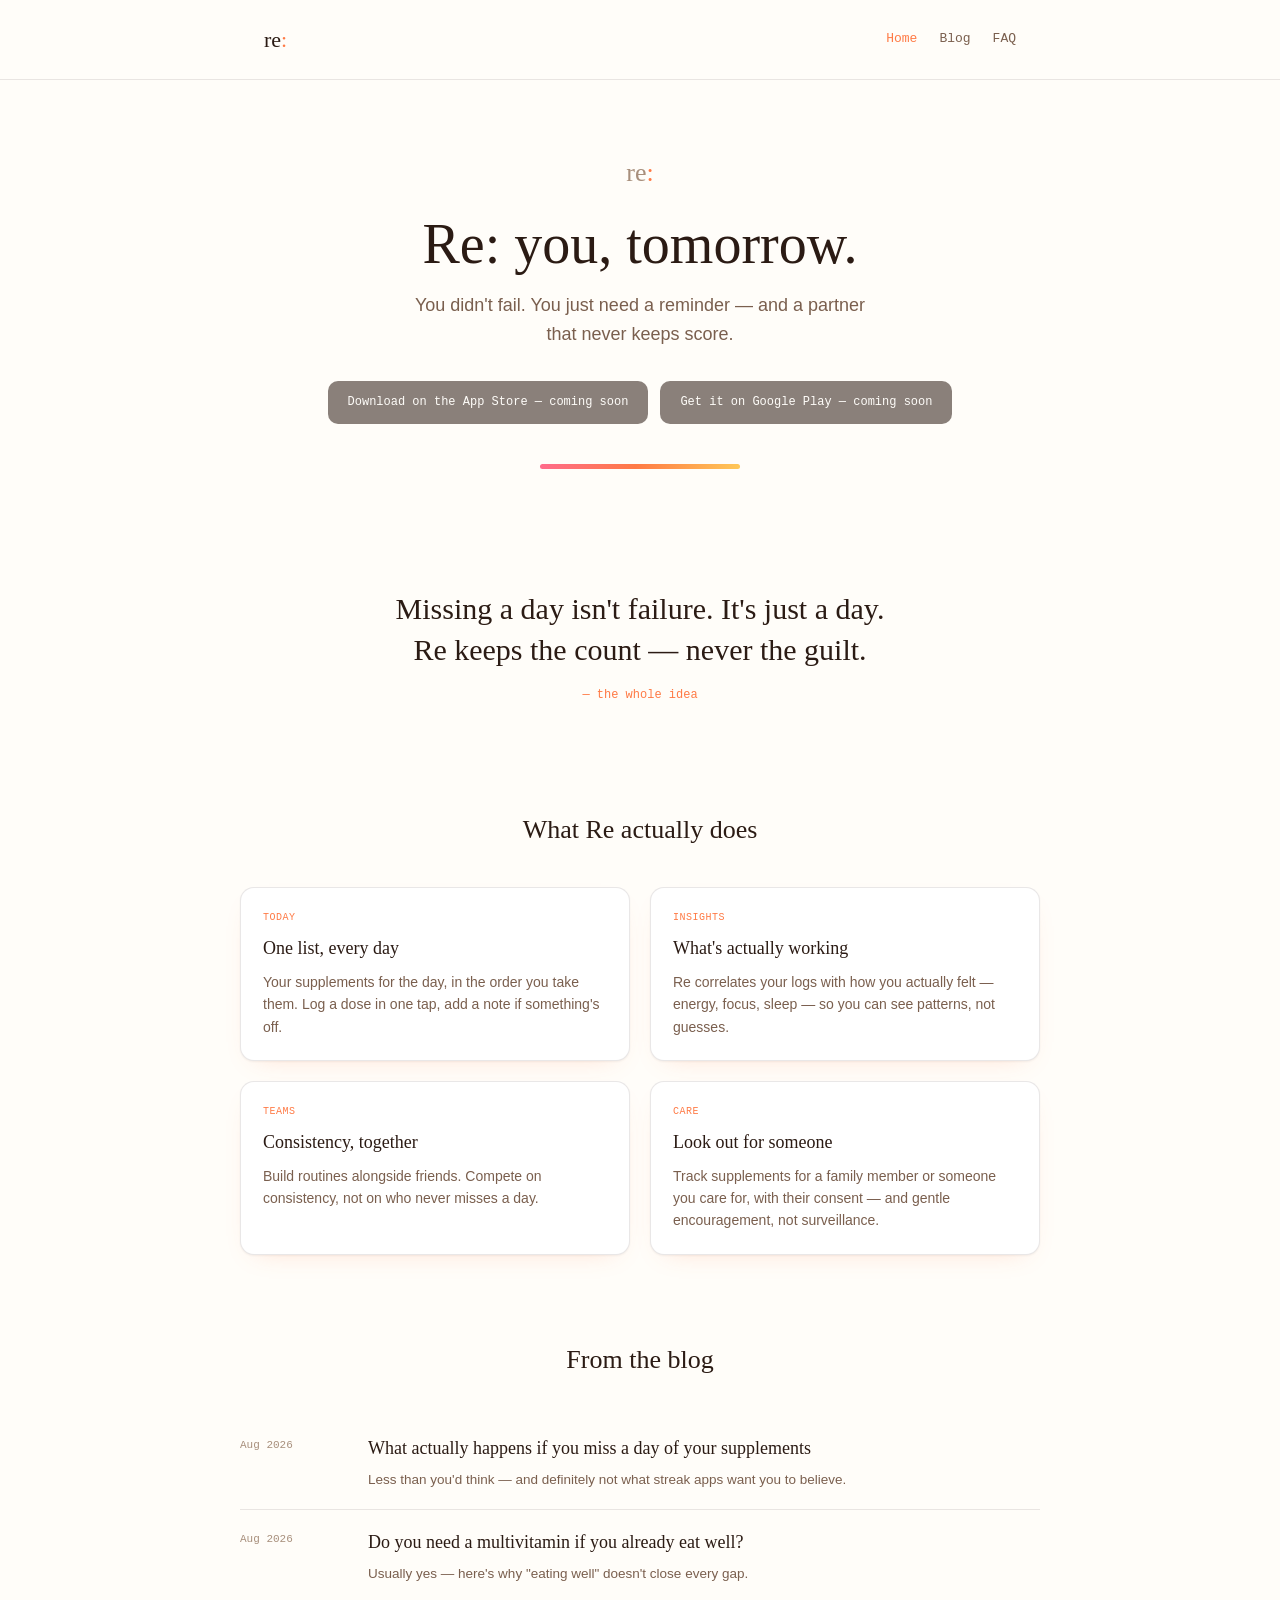
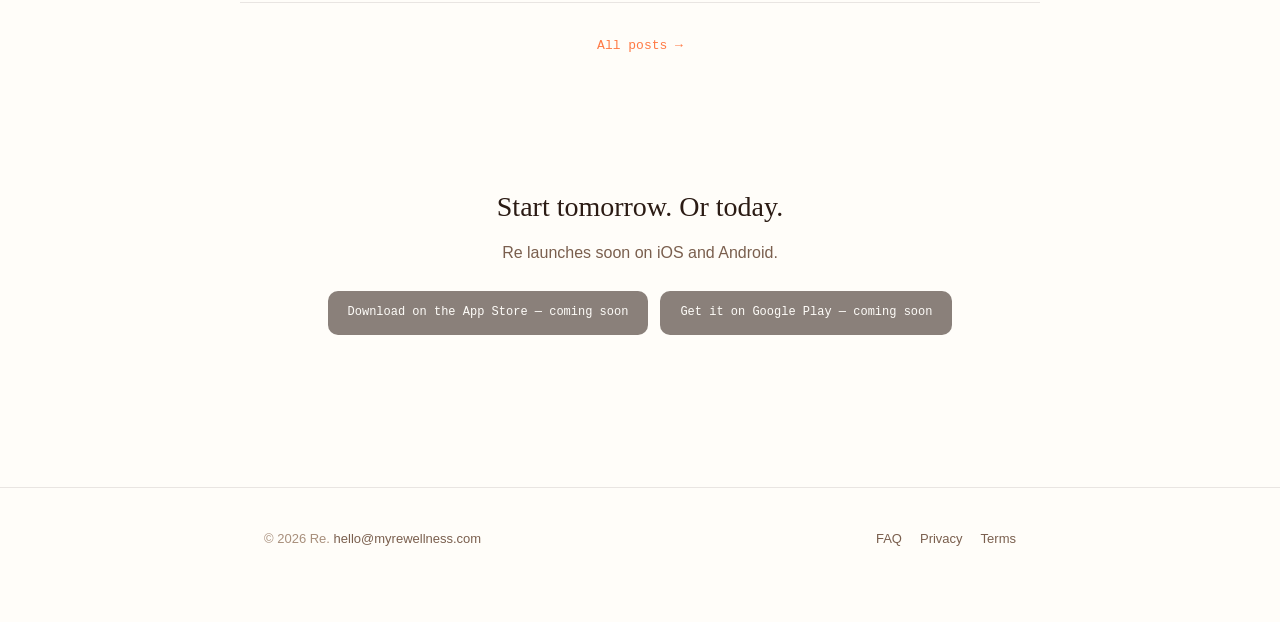
==== index.html @ 31279041 "Initial Re website: homepage, FAQ, blog (2 posts), rebranded privacy/terms, SEO infra Co-Authored-By" ====
<!doctype html>
<html lang="en">
<head>
<meta charset="utf-8" />
<meta name="viewport" content="width=device-width, initial-scale=1" />
<title>Re — you, tomorrow.</title>
<meta name="description" content="Re is a supplement and wellness tracker that never keeps score. Track your routine, understand what's actually working, and pick back up after a missed day — no streak-shaming, no guilt." />
<link rel="canonical" href="https://myrewellness.com/" />
<link rel="icon" href="/favicon.svg" type="image/svg+xml" />
<link rel="apple-touch-icon" href="/favicon.svg" />
<link rel="stylesheet" href="/css/style.css" />

<meta property="og:type" content="website" />
<meta property="og:title" content="Re — you, tomorrow." />
<meta property="og:description" content="A supplement and wellness tracker that never keeps score." />
<meta property="og:url" content="https://myrewellness.com/" />
<meta property="og:image" content="https://myrewellness.com/og/home.png" />
<meta name="twitter:card" content="summary_large_image" />
<meta name="twitter:title" content="Re — you, tomorrow." />
<meta name="twitter:description" content="A supplement and wellness tracker that never keeps score." />
<meta name="twitter:image" content="https://myrewellness.com/og/home.png" />

<script type="application/ld+json">
{
  "@context": "https://schema.org",
  "@type": "Organization",
  "name": "Re",
  "url": "https://myrewellness.com/",
  "email": "hello@myrewellness.com"
}
</script>
<script type="application/ld+json">
{
  "@context": "https://schema.org",
  "@type": "SoftwareApplication",
  "name": "Re",
  "applicationCategory": "HealthApplication",
  "operatingSystem": "iOS, Android",
  "url": "https://myrewellness.com/"
}
</script>
</head>
<body>

<header class="site-header">
  <div class="wrap">
    <a class="logo" href="/">re<span>:</span></a>
    <nav>
      <a href="/" aria-current="page">Home</a>
      <a href="/blog/">Blog</a>
      <a href="/faq.html">FAQ</a>
    </nav>
  </div>
</header>

<main>
  <section class="hero wrap">
    <div class="wm">re<span>:</span></div>
    <h1>Re: you, tomorrow.</h1>
    <p class="dek">You didn't fail. You just need a reminder — and a partner that never keeps score.</p>
    <div class="badge-row">
      <span class="store-badge soon">Download on the App Store — coming soon</span>
      <span class="store-badge soon">Get it on Google Play — coming soon</span>
    </div>
    <div class="sunrise-bar"></div>
  </section>

  <section class="belief wrap">
    <p>Missing a day isn't failure. It's just a day. Re keeps the count — never the guilt.</p>
    <div class="attrib">— the whole idea</div>
  </section>

  <section class="features wrap">
    <h2>What Re actually does</h2>
    <div class="feature-grid">
      <div class="feature-card">
        <span class="tag">Today</span>
        <h3>One list, every day</h3>
        <p>Your supplements for the day, in the order you take them. Log a dose in one tap, add a note if something's off.</p>
      </div>
      <div class="feature-card">
        <span class="tag">Insights</span>
        <h3>What's actually working</h3>
        <p>Re correlates your logs with how you actually felt — energy, focus, sleep — so you can see patterns, not guesses.</p>
      </div>
      <div class="feature-card">
        <span class="tag">Teams</span>
        <h3>Consistency, together</h3>
        <p>Build routines alongside friends. Compete on consistency, not on who never misses a day.</p>
      </div>
      <div class="feature-card">
        <span class="tag">Care</span>
        <h3>Look out for someone</h3>
        <p>Track supplements for a family member or someone you care for, with their consent — and gentle encouragement, not surveillance.</p>
      </div>
    </div>
  </section>

  <section class="blog-teaser wrap">
    <div class="section-head"><h2>From the blog</h2></div>
    <div class="post-list">
      <a class="post-row" href="/blog/what-happens-if-you-miss-a-day.html">
        <span class="p-date">Aug 2026</span>
        <div>
          <h3>What actually happens if you miss a day of your supplements</h3>
          <p>Less than you'd think — and definitely not what streak apps want you to believe.</p>
        </div>
      </a>
      <a class="post-row" href="/blog/do-you-need-a-multivitamin.html">
        <span class="p-date">Aug 2026</span>
        <div>
          <h3>Do you need a multivitamin if you already eat well?</h3>
          <p>Usually yes — here's why "eating well" doesn't close every gap.</p>
        </div>
      </a>
    </div>
    <div class="see-all"><a href="/blog/">All posts →</a></div>
  </section>

  <section class="cta wrap">
    <h2>Start tomorrow. Or today.</h2>
    <p>Re launches soon on iOS and Android.</p>
    <div class="badge-row">
      <span class="store-badge soon">Download on the App Store — coming soon</span>
      <span class="store-badge soon">Get it on Google Play — coming soon</span>
    </div>
  </section>
</main>

<footer class="site-footer">
  <div class="wrap">
    <p>&copy; 2026 Re. <a href="mailto:hello@myrewellness.com">hello@myrewellness.com</a></p>
    <nav>
      <a href="/faq.html">FAQ</a>
      <a href="/privacy.html">Privacy</a>
      <a href="/terms.html">Terms</a>
    </nav>
  </div>
</footer>

</body>
</html>
---- css/style.css ----
:root {
  --bg: #FFFDF9; --surface: #FFFFFF; --surface-2: #FFF1DE;
  --ink: #2B1B14; --ink-soft: #7A5F4E; --ink-faint: #A88F7C;
  --accent: #FF7A45; --accent-2: #FFC857; --accent-3: #FF6B8B;
  --accent-soft: #FFE9D2;
  --line: rgba(43,27,20,0.10); --line-strong: rgba(43,27,20,0.18);
  --good: #2E7D4F; --good-soft: #E5F5EA;
  --gradient: linear-gradient(100deg, var(--accent-3) 0%, var(--accent) 48%, var(--accent-2) 100%);
  --mono: ui-monospace, "SF Mono", Menlo, Consolas, monospace;
  --serif: Georgia, "Iowan Old Style", "Times New Roman", serif;
  --sans: -apple-system, BlinkMacSystemFont, "Segoe UI", Roboto, sans-serif;
  --shadow: 0 1px 2px rgba(43,27,20,0.05), 0 10px 26px -16px rgba(255,122,69,0.28);
}
* { box-sizing: border-box; }
html { color-scheme: light; }
body { margin: 0; background: var(--bg); color: var(--ink); font-family: var(--sans); font-size: 16px; line-height: 1.6; -webkit-font-smoothing: antialiased; }
::selection { background: var(--accent-soft); }
a { color: var(--accent); }
img { max-width: 100%; }
.wrap { max-width: 800px; margin: 0 auto; padding: 0 24px; }

/* header */
.site-header { padding: 22px 0; border-bottom: 1px solid var(--line); }
.site-header .wrap { display: flex; align-items: center; justify-content: space-between; }
.logo { font-family: var(--serif); font-size: 22px; color: var(--ink); text-decoration: none; }
.logo span { color: var(--accent); }
.site-header nav { display: flex; gap: 22px; font-family: var(--mono); font-size: 13px; }
.site-header nav a { color: var(--ink-soft); text-decoration: none; }
.site-header nav a:hover, .site-header nav a[aria-current="page"] { color: var(--accent); }

/* footer */
.site-footer { margin-top: 80px; border-top: 1px solid var(--line); padding: 28px 0 60px; }
.site-footer .wrap { display: flex; flex-wrap: wrap; gap: 10px 24px; align-items: center; justify-content: space-between; font-size: 13px; color: var(--ink-faint); }
.site-footer nav { display: flex; gap: 18px; }
.site-footer a { color: var(--ink-soft); text-decoration: none; }
.site-footer a:hover { color: var(--accent); }

/* hero */
.hero { text-align: center; padding: 72px 0 56px; }
.hero .wm { font-family: var(--serif); font-size: 26px; color: var(--ink-faint); margin-bottom: 20px; }
.hero .wm span { color: var(--accent); }
.hero h1 { font-family: var(--serif); font-weight: 400; font-size: clamp(34px, 6vw, 56px); line-height: 1.1; margin: 0 0 16px; text-wrap: balance; }
.hero p.dek { color: var(--ink-soft); font-size: 18px; max-width: 46ch; margin: 0 auto 32px; }
.badge-row { display: flex; gap: 12px; justify-content: center; flex-wrap: wrap; }
.store-badge { font-family: var(--mono); font-size: 12px; padding: 12px 20px; border-radius: 10px; background: var(--ink); color: var(--bg); text-decoration: none; }
.store-badge.soon { opacity: 0.55; }
.sunrise-bar { height: 5px; border-radius: 3px; background: var(--gradient); margin: 40px auto 0; max-width: 200px; }

/* belief */
.belief { text-align: center; padding: 64px 0; }
.belief p { font-family: var(--serif); font-size: clamp(22px, 3.4vw, 30px); line-height: 1.35; color: var(--ink); max-width: 34ch; margin: 0 auto; text-wrap: balance; }
.belief .attrib { font-family: var(--mono); font-size: 12px; color: var(--accent); margin-top: 16px; }

/* features */
.features { padding: 40px 0 64px; }
.features h2, .section-head h2 { font-family: var(--serif); font-weight: 400; font-size: 26px; text-align: center; margin: 0 0 36px; }
.feature-grid { display: grid; grid-template-columns: repeat(2, 1fr); gap: 20px; }
.feature-card { background: var(--surface); border: 1px solid var(--line); border-radius: 14px; padding: 22px; box-shadow: var(--shadow); }
.feature-card .tag { font-family: var(--mono); font-size: 10px; text-transform: uppercase; letter-spacing: .05em; color: var(--accent); display: block; margin-bottom: 8px; }
.feature-card h3 { font-family: var(--serif); font-weight: 400; font-size: 18px; margin: 0 0 8px; }
.feature-card p { font-size: 14px; color: var(--ink-soft); margin: 0; }

/* blog teaser + list */
.blog-teaser { padding: 20px 0 72px; }
.post-list { display: flex; flex-direction: column; gap: 0; }
.post-row { display: grid; grid-template-columns: 110px 1fr; gap: 18px; padding: 18px 0; border-bottom: 1px solid var(--line); text-decoration: none; color: inherit; }
.post-row .p-date { font-family: var(--mono); font-size: 11px; color: var(--ink-faint); padding-top: 3px; }
.post-row h3 { font-family: var(--serif); font-weight: 400; font-size: 18px; margin: 0 0 6px; color: var(--ink); }
.post-row p { font-size: 13.5px; color: var(--ink-soft); margin: 0; }
.post-row:hover h3 { color: var(--accent); }
.see-all { text-align: center; margin-top: 28px; }
.see-all a { font-family: var(--mono); font-size: 13px; text-decoration: none; }

/* cta */
.cta { text-align: center; padding: 56px 0 72px; }
.cta h2 { font-family: var(--serif); font-weight: 400; font-size: 28px; margin: 0 0 10px; }
.cta p { color: var(--ink-soft); margin: 0 0 26px; }

/* page (faq / legal / blog post) */
.page-head { padding: 52px 0 8px; }
.page-head h1 { font-family: var(--serif); font-weight: 400; font-size: clamp(30px, 5vw, 42px); margin: 0 0 10px; }
.page-head p.dek { color: var(--ink-soft); font-size: 16px; max-width: 60ch; margin: 0; }
.page-body { padding: 24px 0 80px; }
.meta { color: var(--ink-faint); font-size: 13px; font-family: var(--mono); margin-bottom: 40px; }

/* faq */
.faq { border: 1px solid var(--line); border-radius: 12px; overflow: hidden; margin: 16px 0; }
.faq-item { border-bottom: 1px solid var(--line); background: var(--surface); }
.faq-item:last-child { border-bottom: none; }
.faq-item summary { padding: 18px 20px; cursor: pointer; font-family: var(--serif); font-size: 17px; list-style: none; display: flex; justify-content: space-between; gap: 12px; align-items: baseline; }
.faq-item summary::-webkit-details-marker { display: none; }
.faq-item summary::after { content: "+"; font-family: var(--mono); color: var(--accent); font-size: 18px; flex-shrink: 0; }
.faq-item[open] summary::after { content: "–"; }
.faq-item .faq-a { padding: 0 20px 18px; font-size: 14.5px; color: var(--ink-soft); margin: 0; }
.faq-tag { font-family: var(--mono); font-size: 9.5px; text-transform: uppercase; color: var(--accent); letter-spacing: .05em; }

/* legal pages (privacy/terms) */
.legal h2 { font-family: var(--serif); font-weight: 400; font-size: 22px; margin-top: 44px; margin-bottom: 12px; border-bottom: 1px solid var(--line); padding-bottom: 8px; }
.legal h3 { font-size: 15px; font-weight: 600; margin-top: 22px; margin-bottom: 8px; }
.legal p, .legal li { font-size: 14.5px; color: var(--ink-soft); }
.legal ul, .legal ol { padding-left: 20px; }
.legal li { margin-bottom: 6px; }
.legal table { width: 100%; border-collapse: collapse; margin-bottom: 20px; font-size: 13.5px; }
.legal th, .legal td { text-align: left; padding: 9px 12px; border: 1px solid var(--line); }
.legal th { background: var(--surface-2); font-weight: 600; }
.highlight-box { background: var(--accent-soft); border-left: 4px solid var(--accent); padding: 16px 20px; border-radius: 4px; margin-bottom: 24px; }
.highlight-box p { margin-bottom: 0 !important; color: var(--ink) !important; }
.warning-box { background: #FCE9E4; border-left: 4px solid #C0392B; padding: 16px 20px; border-radius: 4px; margin-bottom: 24px; }
.warning-box p { margin-bottom: 0 !important; color: var(--ink) !important; }

/* blog post */
.post-hero-img { width: 100%; aspect-ratio: 16/9; border-radius: 14px; background: var(--gradient); margin: 24px 0 8px; }
.post-body p { font-size: 16px; color: var(--ink); max-width: 66ch; margin: 0 0 18px; }
.post-body h2 { font-family: var(--serif); font-weight: 400; font-size: 22px; margin: 36px 0 12px; }

@media (max-width: 640px) {
  .feature-grid { grid-template-columns: 1fr; }
  .post-row { grid-template-columns: 1fr; }
  .site-header nav { gap: 14px; }
}
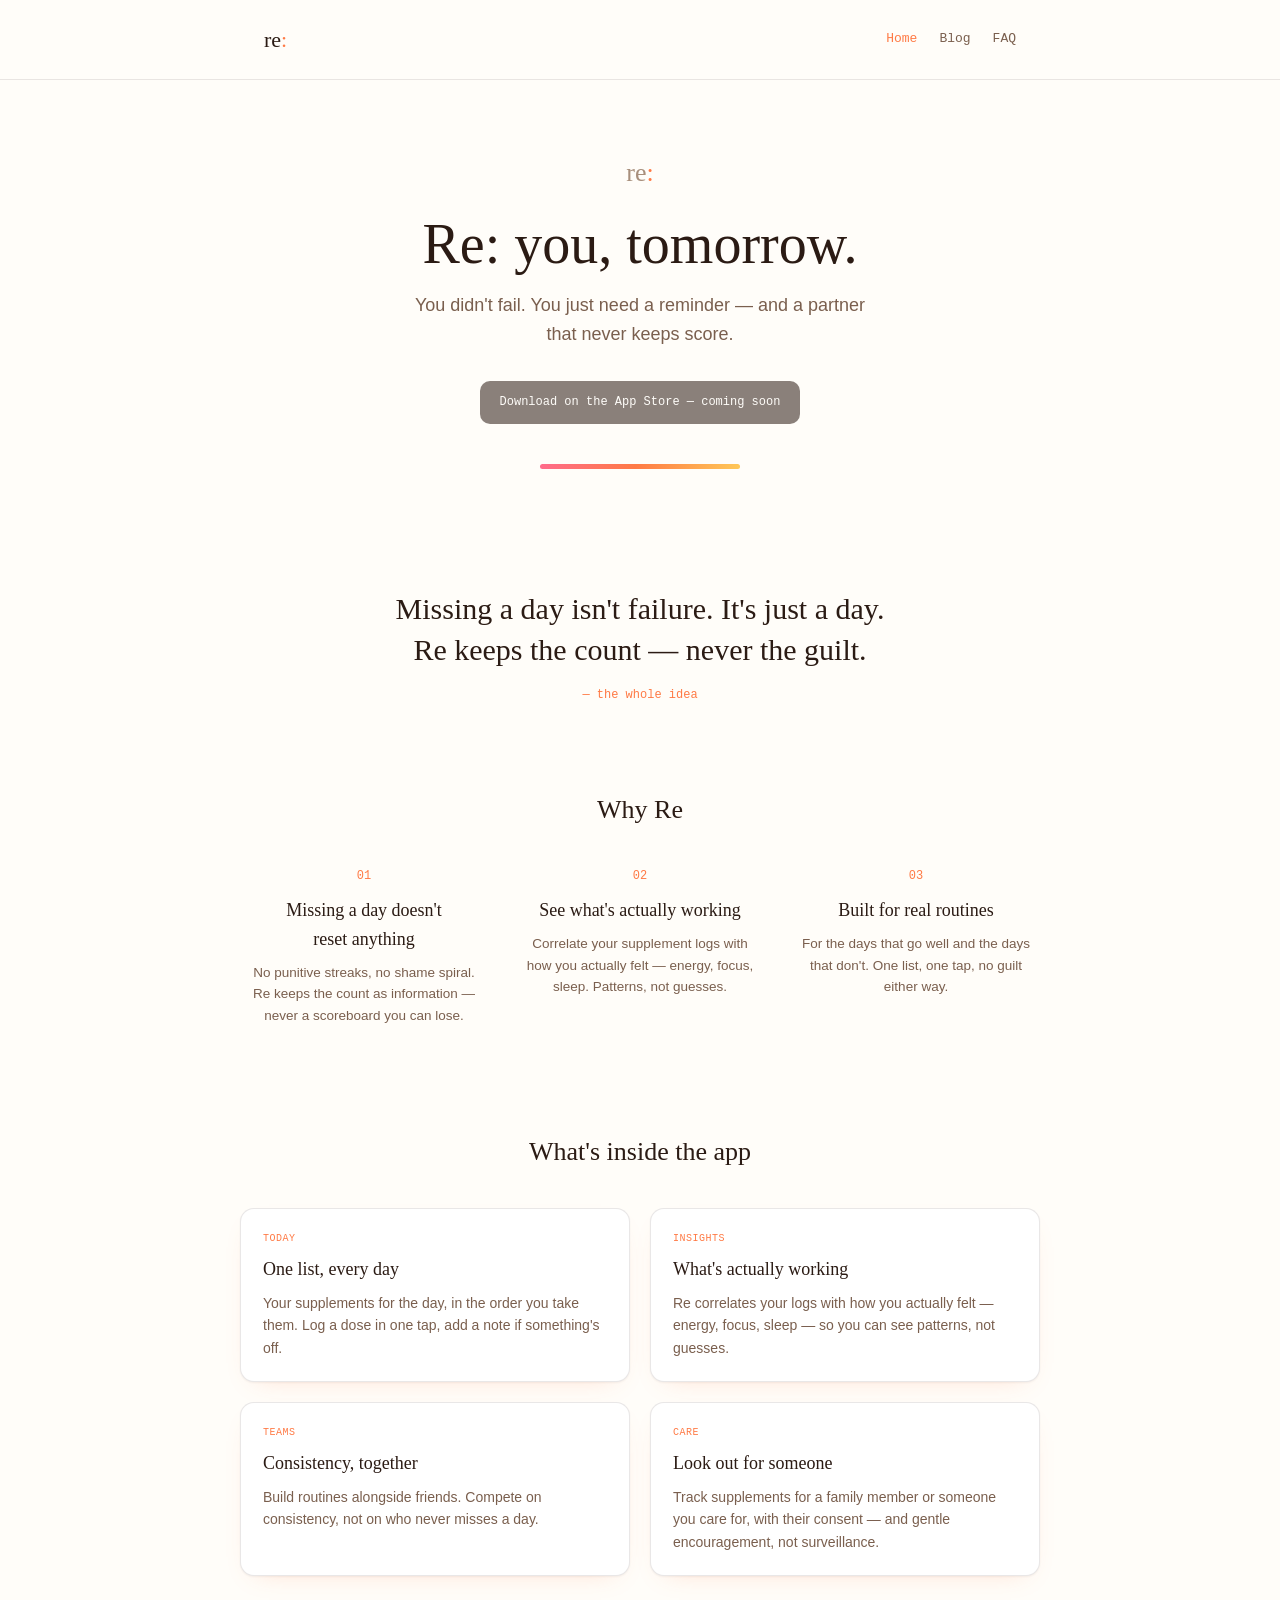
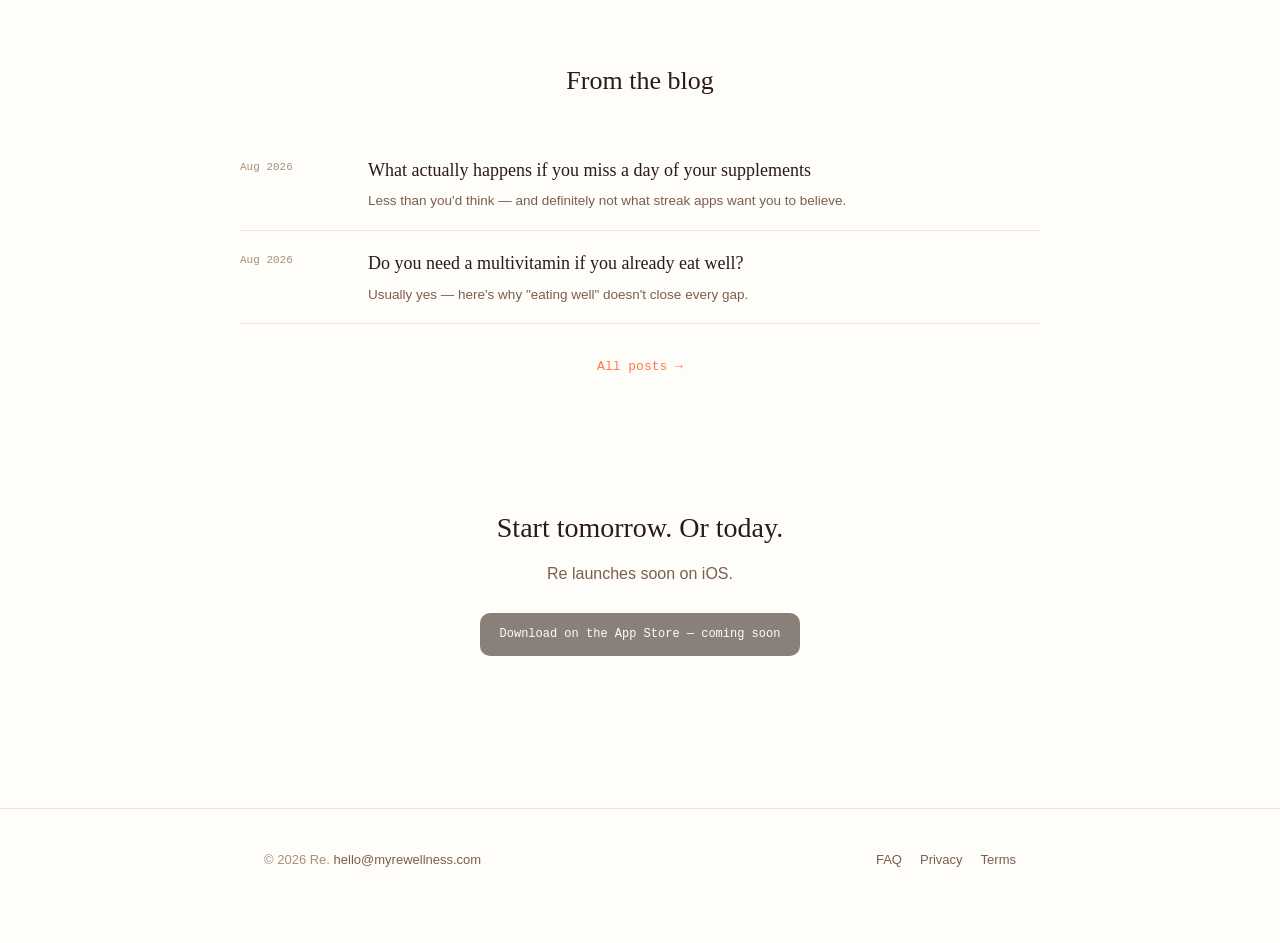
==== commit 18a4ae39: "Homepage: iOS-only App Store badge (placeholder link), add value propositions section Co-Authored-By" ====
--- a/index.html
+++ b/index.html
@@ -35,7 +35,7 @@
   "@type": "SoftwareApplication",
   "name": "Re",
   "applicationCategory": "HealthApplication",
-  "operatingSystem": "iOS, Android",
+  "operatingSystem": "iOS",
   "url": "https://myrewellness.com/"
 }
 </script>
@@ -59,8 +59,8 @@
     <h1>Re: you, tomorrow.</h1>
     <p class="dek">You didn't fail. You just need a reminder — and a partner that never keeps score.</p>
     <div class="badge-row">
-      <span class="store-badge soon">Download on the App Store — coming soon</span>
-      <span class="store-badge soon">Get it on Google Play — coming soon</span>
+      <!-- TODO: swap href="#" for the real https://apps.apple.com/... link once Re is live, and drop the "soon" class -->
+      <a class="store-badge soon" href="#">Download on the App Store — coming soon</a>
     </div>
     <div class="sunrise-bar"></div>
   </section>
@@ -70,8 +70,29 @@
     <div class="attrib">— the whole idea</div>
   </section>
 
+  <section class="value-props wrap">
+    <div class="section-head"><h2>Why Re</h2></div>
+    <div class="value-grid">
+      <div class="value-item">
+        <span class="v-num">01</span>
+        <h3>Missing a day doesn't reset anything</h3>
+        <p>No punitive streaks, no shame spiral. Re keeps the count as information — never a scoreboard you can lose.</p>
+      </div>
+      <div class="value-item">
+        <span class="v-num">02</span>
+        <h3>See what's actually working</h3>
+        <p>Correlate your supplement logs with how you actually felt — energy, focus, sleep. Patterns, not guesses.</p>
+      </div>
+      <div class="value-item">
+        <span class="v-num">03</span>
+        <h3>Built for real routines</h3>
+        <p>For the days that go well and the days that don't. One list, one tap, no guilt either way.</p>
+      </div>
+    </div>
+  </section>
+
   <section class="features wrap">
-    <h2>What Re actually does</h2>
+    <h2>What's inside the app</h2>
     <div class="feature-grid">
       <div class="feature-card">
         <span class="tag">Today</span>
@@ -119,10 +140,9 @@
 
   <section class="cta wrap">
     <h2>Start tomorrow. Or today.</h2>
-    <p>Re launches soon on iOS and Android.</p>
+    <p>Re launches soon on iOS.</p>
     <div class="badge-row">
-      <span class="store-badge soon">Download on the App Store — coming soon</span>
-      <span class="store-badge soon">Get it on Google Play — coming soon</span>
+      <a class="store-badge soon" href="#">Download on the App Store — coming soon</a>
     </div>
   </section>
 </main>
--- a/css/style.css
+++ b/css/style.css
@@ -42,9 +42,17 @@
 .hero h1 { font-family: var(--serif); font-weight: 400; font-size: clamp(34px, 6vw, 56px); line-height: 1.1; margin: 0 0 16px; text-wrap: balance; }
 .hero p.dek { color: var(--ink-soft); font-size: 18px; max-width: 46ch; margin: 0 auto 32px; }
 .badge-row { display: flex; gap: 12px; justify-content: center; flex-wrap: wrap; }
-.store-badge { font-family: var(--mono); font-size: 12px; padding: 12px 20px; border-radius: 10px; background: var(--ink); color: var(--bg); text-decoration: none; }
-.store-badge.soon { opacity: 0.55; }
+.store-badge { font-family: var(--mono); font-size: 12px; padding: 12px 20px; border-radius: 10px; background: var(--ink); color: var(--bg); text-decoration: none; display: inline-block; }
+.store-badge.soon { opacity: 0.55; cursor: default; pointer-events: none; }
 .sunrise-bar { height: 5px; border-radius: 3px; background: var(--gradient); margin: 40px auto 0; max-width: 200px; }
+
+/* value props */
+.value-props { padding: 20px 0 64px; }
+.value-grid { display: grid; grid-template-columns: repeat(3, 1fr); gap: 28px; }
+.value-item { text-align: center; }
+.value-item .v-num { display: block; font-family: var(--mono); font-size: 12px; color: var(--accent); margin-bottom: 10px; }
+.value-item h3 { font-family: var(--serif); font-weight: 400; font-size: 18px; margin: 0 0 8px; text-wrap: balance; }
+.value-item p { font-size: 13.5px; color: var(--ink-soft); margin: 0 auto; max-width: 32ch; }
 
 /* belief */
 .belief { text-align: center; padding: 64px 0; }
@@ -115,6 +123,7 @@
 
 @media (max-width: 640px) {
   .feature-grid { grid-template-columns: 1fr; }
+  .value-grid { grid-template-columns: 1fr; gap: 36px; }
   .post-row { grid-template-columns: 1fr; }
   .site-header nav { gap: 14px; }
 }
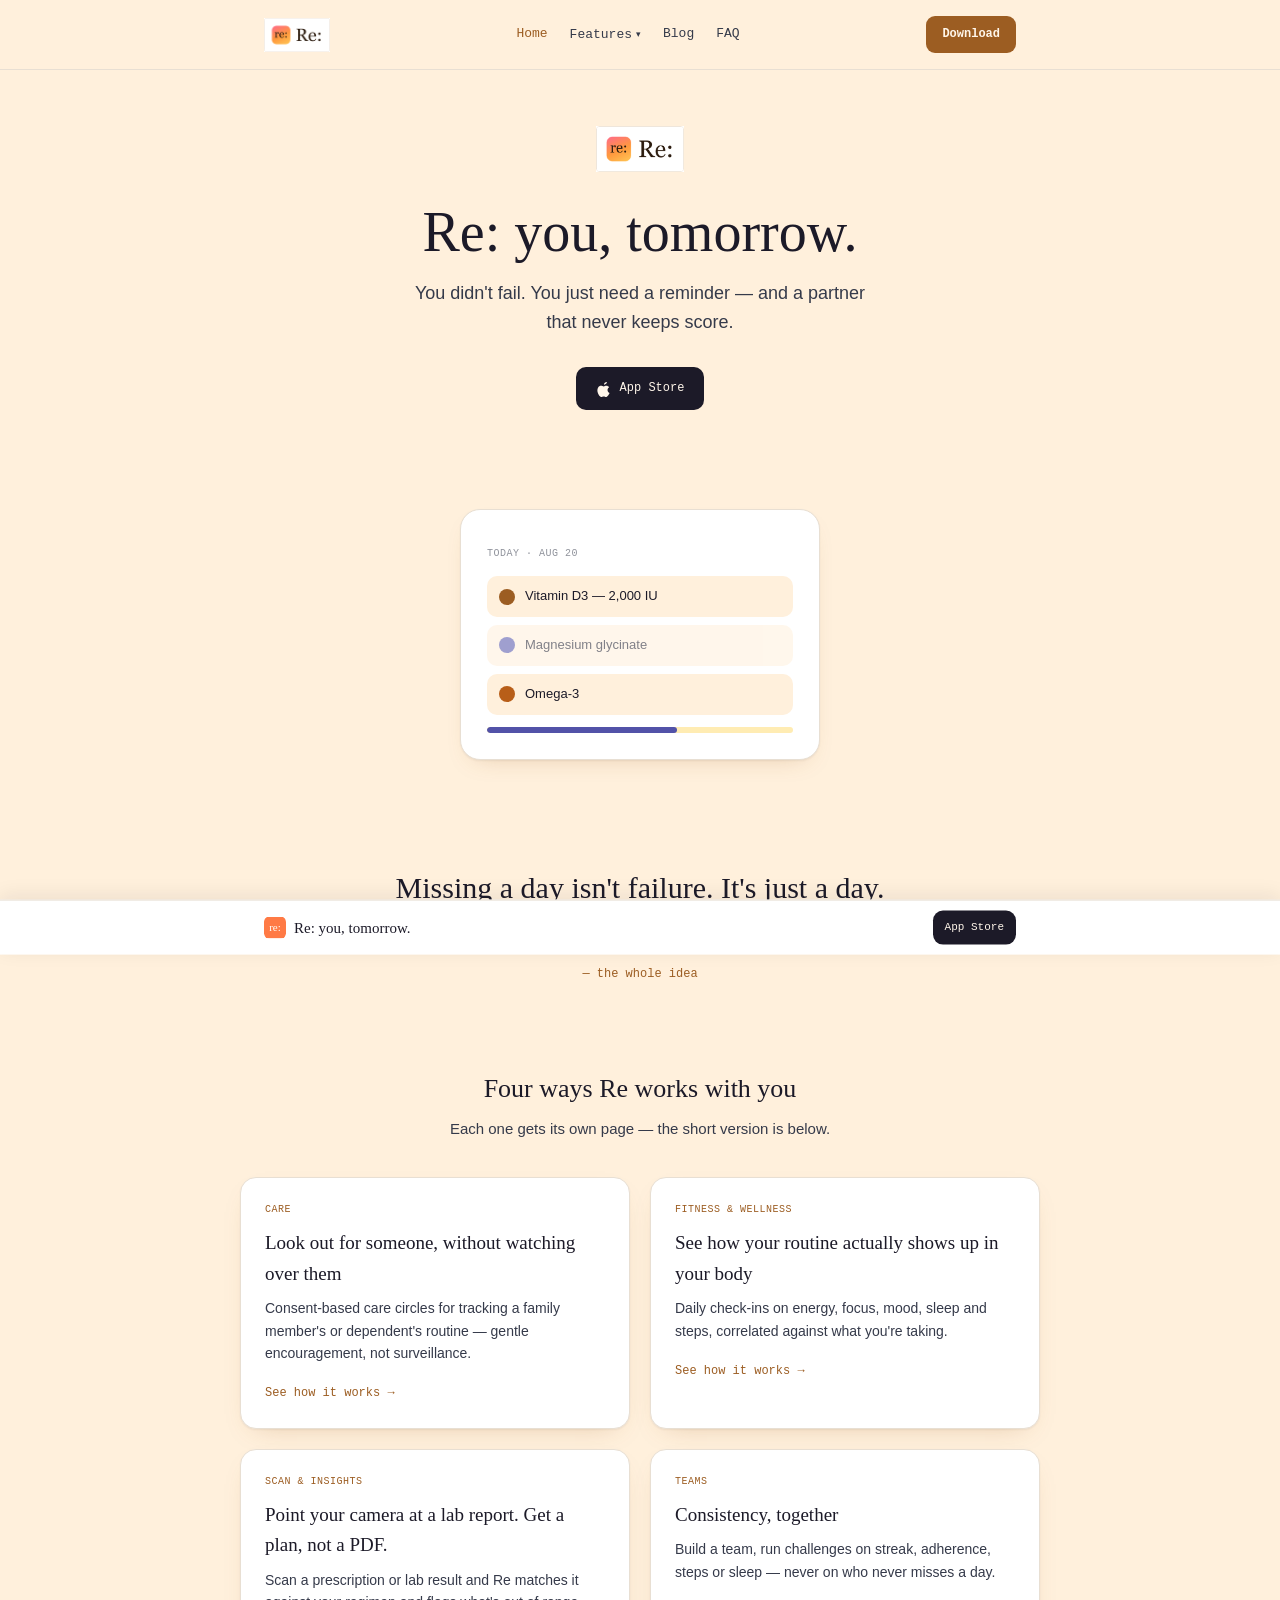
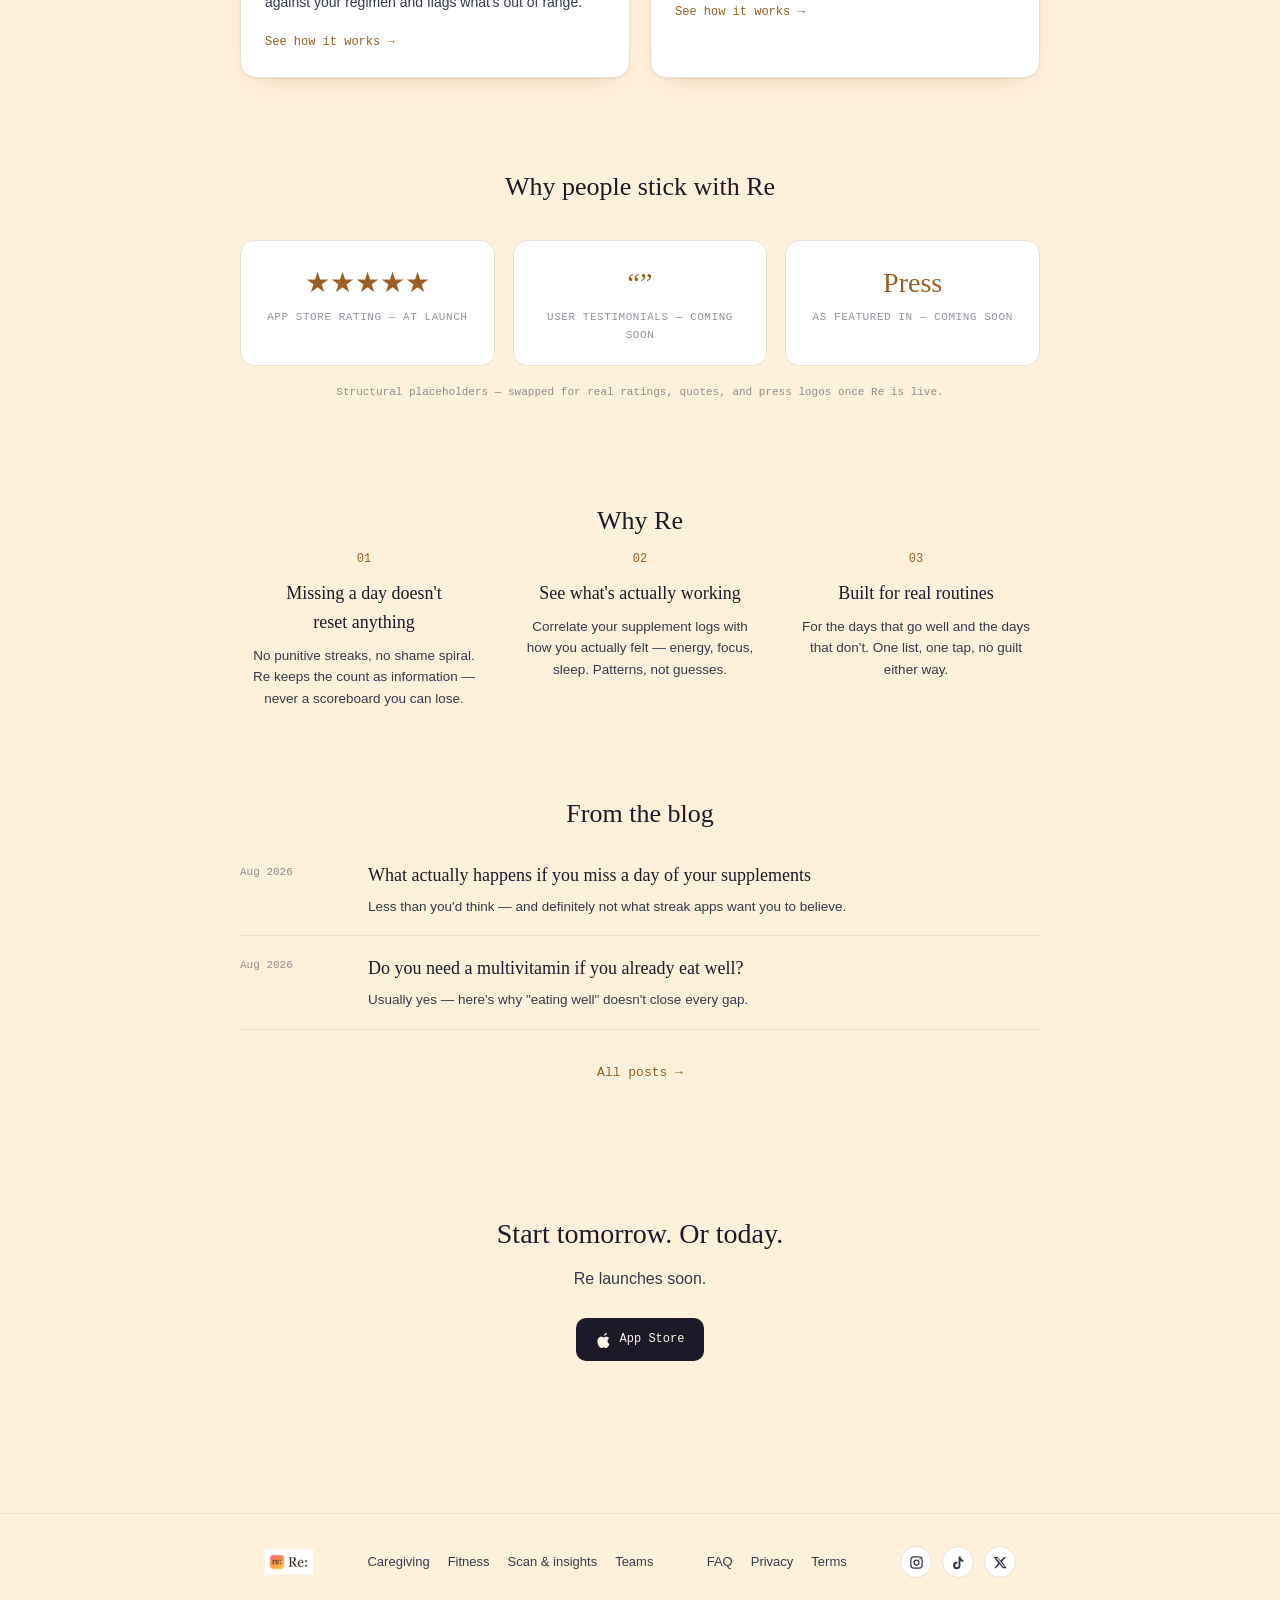
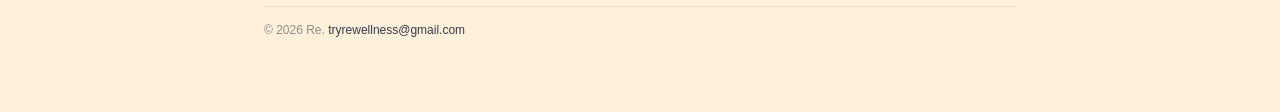
==== commit 9d1cc86a: "Redesign: Zen gold/indigo theme, 4 feature pages, download-first CTAs, SEO - Repaint the site to the" ====
--- a/index.html
+++ b/index.html
@@ -15,6 +15,8 @@
 <meta property="og:description" content="A supplement and wellness tracker that never keeps score." />
 <meta property="og:url" content="https://myrewellness.com/" />
 <meta property="og:image" content="https://myrewellness.com/og/home.png" />
+<meta property="og:image:width" content="1200" />
+<meta property="og:image:height" content="630" />
 <meta name="twitter:card" content="summary_large_image" />
 <meta name="twitter:title" content="Re — you, tomorrow." />
 <meta name="twitter:description" content="A supplement and wellness tracker that never keeps score." />
@@ -26,7 +28,7 @@
   "@type": "Organization",
   "name": "Re",
   "url": "https://myrewellness.com/",
-  "email": "hello@myrewellness.com"
+  "email": "tryrewellness@gmail.com"
 }
 </script>
 <script type="application/ld+json">
@@ -36,7 +38,8 @@
   "name": "Re",
   "applicationCategory": "HealthApplication",
   "operatingSystem": "iOS",
-  "url": "https://myrewellness.com/"
+  "url": "https://myrewellness.com/",
+  "offers": { "@type": "Offer", "price": "0", "priceCurrency": "USD" }
 }
 </script>
 </head>
@@ -44,30 +47,100 @@
 
 <header class="site-header">
   <div class="wrap">
-    <a class="logo" href="/">re<span>:</span></a>
-    <nav>
+    <a class="logo" href="/" aria-label="Re — home">
+      <img src="/assets/img/logo-lockup.png" width="140" height="72" alt="Re" />
+    </a>
+    <nav class="main-nav" aria-label="Primary">
       <a href="/" aria-current="page">Home</a>
+      <span class="nav-features">
+        <button type="button" aria-haspopup="true">Features <span class="caret">▾</span></button>
+        <span class="dropdown">
+          <a href="/features/caregiving.html">Caregiving</a>
+          <a href="/features/fitness.html">Fitness &amp; wellness</a>
+          <a href="/features/scan-insights.html">Scan &amp; insights</a>
+          <a href="/features/teams.html">Teams</a>
+        </span>
+      </span>
       <a href="/blog/">Blog</a>
       <a href="/faq.html">FAQ</a>
     </nav>
+    <a class="header-cta" href="/download.html">Download</a>
   </div>
 </header>
 
 <main>
   <section class="hero wrap">
-    <div class="wm">re<span>:</span></div>
+    <div class="wm"><img src="/assets/img/logo-lockup.png" width="140" height="72" alt="" /></div>
     <h1>Re: you, tomorrow.</h1>
     <p class="dek">You didn't fail. You just need a reminder — and a partner that never keeps score.</p>
-    <div class="badge-row">
-      <!-- TODO: swap href="#" for the real https://apps.apple.com/... link once Re is live, and drop the "soon" class -->
-      <a class="store-badge soon" href="#">Download on the App Store — coming soon</a>
-    </div>
-    <div class="sunrise-bar"></div>
+
+    <div class="hero-download">
+      <div class="badge-row">
+        <a class="store-badge" href="/download.html" aria-label="Get Re">
+          <svg width="16" height="16" viewBox="0 0 24 24" fill="currentColor" aria-hidden="true"><path d="M16.365 1.43c0 1.14-.416 2.09-1.25 2.85-.917.85-2.02 1.32-3.1 1.23-.05-1.1.42-2.14 1.24-2.9.83-.79 2.14-1.34 3.11-1.18zm3.96 16.72c-.5 1.14-.74 1.65-1.38 2.66-.9 1.42-2.16 3.19-3.73 3.2-1.39.02-1.75-.9-3.63-.89-1.88.01-2.28.9-3.67.88-1.57-.02-2.76-1.61-3.66-3.03-2.51-3.9-2.77-8.48-1.22-10.92 1.1-1.74 2.83-2.76 4.46-2.76 1.66 0 2.7.9 4.08.9 1.34 0 2.14-.9 4.08-.9 1.45 0 2.99.79 4.09 2.15-3.6 1.97-3.02 7.09.58 8.61z"/></svg>
+          App Store
+        </a>
+      </div>
+      <div class="sunrise-bar"></div>
+    </div>
+
+    <div class="feature-mock" aria-hidden="true">
+      <p class="fm-label">TODAY · AUG 20</p>
+      <div class="ps-row" style="background:var(--bg)"><span class="ps-dot" style="background:#9C5D22"></span><span>Vitamin D3 — 2,000 IU</span></div>
+      <div class="ps-row done" style="background:var(--bg)"><span class="ps-dot" style="background:#5252A8"></span><span>Magnesium glycinate</span></div>
+      <div class="ps-row" style="background:var(--bg)"><span class="ps-dot" style="background:#B85E18"></span><span>Omega-3</span></div>
+      <div class="ps-progress"><i style="width:62%"></i></div>
+    </div>
   </section>
 
   <section class="belief wrap">
     <p>Missing a day isn't failure. It's just a day. Re keeps the count — never the guilt.</p>
     <div class="attrib">— the whole idea</div>
+  </section>
+
+  <section class="feature-overview wrap" id="features">
+    <div class="section-head">
+      <h2>Four ways Re works with you</h2>
+      <p class="section-dek">Each one gets its own page — the short version is below.</p>
+    </div>
+    <div class="fo-grid">
+      <a class="fo-card" href="/features/caregiving.html">
+        <span class="tag">Care</span>
+        <h3>Look out for someone, without watching over them</h3>
+        <p>Consent-based care circles for tracking a family member's or dependent's routine — gentle encouragement, not surveillance.</p>
+        <span class="fo-link">See how it works</span>
+      </a>
+      <a class="fo-card" href="/features/fitness.html">
+        <span class="tag">Fitness &amp; wellness</span>
+        <h3>See how your routine actually shows up in your body</h3>
+        <p>Daily check-ins on energy, focus, mood, sleep and steps, correlated against what you're taking.</p>
+        <span class="fo-link">See how it works</span>
+      </a>
+      <a class="fo-card" href="/features/scan-insights.html">
+        <span class="tag">Scan &amp; insights</span>
+        <h3>Point your camera at a lab report. Get a plan, not a PDF.</h3>
+        <p>Scan a prescription or lab result and Re matches it against your regimen and flags what's out of range.</p>
+        <span class="fo-link">See how it works</span>
+      </a>
+      <a class="fo-card" href="/features/teams.html">
+        <span class="tag">Teams</span>
+        <h3>Consistency, together</h3>
+        <p>Build a team, run challenges on streak, adherence, steps or sleep — never on who never misses a day.</p>
+        <span class="fo-link">See how it works</span>
+      </a>
+    </div>
+  </section>
+
+  <section class="social-proof wrap">
+    <div class="section-head">
+      <h2>Why people stick with Re</h2>
+    </div>
+    <div class="sp-grid">
+      <div class="sp-card"><div class="sp-stat">★★★★★</div><div class="sp-label">App Store rating — at launch</div></div>
+      <div class="sp-card"><div class="sp-stat">&ldquo;&rdquo;</div><div class="sp-label">User testimonials — coming soon</div></div>
+      <div class="sp-card"><div class="sp-stat">Press</div><div class="sp-label">As featured in — coming soon</div></div>
+    </div>
+    <p class="sp-placeholder-flag">Structural placeholders — swapped for real ratings, quotes, and press logos once Re is live.</p>
   </section>
 
   <section class="value-props wrap">
@@ -87,32 +160,6 @@
         <span class="v-num">03</span>
         <h3>Built for real routines</h3>
         <p>For the days that go well and the days that don't. One list, one tap, no guilt either way.</p>
-      </div>
-    </div>
-  </section>
-
-  <section class="features wrap">
-    <h2>What's inside the app</h2>
-    <div class="feature-grid">
-      <div class="feature-card">
-        <span class="tag">Today</span>
-        <h3>One list, every day</h3>
-        <p>Your supplements for the day, in the order you take them. Log a dose in one tap, add a note if something's off.</p>
-      </div>
-      <div class="feature-card">
-        <span class="tag">Insights</span>
-        <h3>What's actually working</h3>
-        <p>Re correlates your logs with how you actually felt — energy, focus, sleep — so you can see patterns, not guesses.</p>
-      </div>
-      <div class="feature-card">
-        <span class="tag">Teams</span>
-        <h3>Consistency, together</h3>
-        <p>Build routines alongside friends. Compete on consistency, not on who never misses a day.</p>
-      </div>
-      <div class="feature-card">
-        <span class="tag">Care</span>
-        <h3>Look out for someone</h3>
-        <p>Track supplements for a family member or someone you care for, with their consent — and gentle encouragement, not surveillance.</p>
       </div>
     </div>
   </section>
@@ -140,23 +187,49 @@
 
   <section class="cta wrap">
     <h2>Start tomorrow. Or today.</h2>
-    <p>Re launches soon on iOS.</p>
+    <p>Re launches soon.</p>
     <div class="badge-row">
-      <a class="store-badge soon" href="#">Download on the App Store — coming soon</a>
+      <a class="store-badge" href="/download.html" aria-label="Get Re">
+        <svg width="16" height="16" viewBox="0 0 24 24" fill="currentColor" aria-hidden="true"><path d="M16.365 1.43c0 1.14-.416 2.09-1.25 2.85-.917.85-2.02 1.32-3.1 1.23-.05-1.1.42-2.14 1.24-2.9.83-.79 2.14-1.34 3.11-1.18zm3.96 16.72c-.5 1.14-.74 1.65-1.38 2.66-.9 1.42-2.16 3.19-3.73 3.2-1.39.02-1.75-.9-3.63-.89-1.88.01-2.28.9-3.67.88-1.57-.02-2.76-1.61-3.66-3.03-2.51-3.9-2.77-8.48-1.22-10.92 1.1-1.74 2.83-2.76 4.46-2.76 1.66 0 2.7.9 4.08.9 1.34 0 2.14-.9 4.08-.9 1.45 0 2.99.79 4.09 2.15-3.6 1.97-3.02 7.09.58 8.61z"/></svg>
+        App Store
+      </a>
     </div>
   </section>
 </main>
 
 <footer class="site-footer">
   <div class="wrap">
-    <p>&copy; 2026 Re. <a href="mailto:hello@myrewellness.com">hello@myrewellness.com</a></p>
-    <nav>
+    <div class="f-brand"><img src="/assets/img/logo-lockup.png" width="90" height="46" alt="Re" loading="lazy" /></div>
+    <nav aria-label="Features">
+      <a href="/features/caregiving.html">Caregiving</a>
+      <a href="/features/fitness.html">Fitness</a>
+      <a href="/features/scan-insights.html">Scan &amp; insights</a>
+      <a href="/features/teams.html">Teams</a>
+    </nav>
+    <nav aria-label="Site">
       <a href="/faq.html">FAQ</a>
       <a href="/privacy.html">Privacy</a>
       <a href="/terms.html">Terms</a>
     </nav>
+    <!-- TODO: swap href="#" for real profile links once available -->
+    <div class="social-row" aria-label="Follow Re">
+      <a href="#" aria-label="Instagram"><svg viewBox="0 0 24 24" fill="none" stroke="currentColor" stroke-width="2" aria-hidden="true"><rect x="3" y="3" width="18" height="18" rx="5"/><circle cx="12" cy="12" r="4"/><circle cx="17.5" cy="6.5" r="1" fill="currentColor" stroke="none"/></svg></a>
+      <a href="#" aria-label="TikTok"><svg viewBox="0 0 24 24" fill="currentColor" aria-hidden="true"><path d="M16.6 5.82c-.9-.86-1.4-2.03-1.4-3.32h-3.1v14.16c0 1.5-1.22 2.72-2.72 2.72a2.72 2.72 0 0 1 0-5.44c.27 0 .53.04.78.11V10.9a5.9 5.9 0 0 0-.78-.05A5.87 5.87 0 0 0 3.3 16.72 5.87 5.87 0 0 0 9.17 22.6a5.87 5.87 0 0 0 5.87-5.88V9.4a8.2 8.2 0 0 0 4.8 1.54V7.85a4.85 4.85 0 0 1-3.24-2.03z"/></svg></a>
+      <a href="#" aria-label="X (Twitter)"><svg viewBox="0 0 24 24" fill="currentColor" aria-hidden="true"><path d="M18.24 3H21l-6.5 7.43L22 21h-6.24l-4.88-6.4L4.24 21H1.5l6.95-7.94L1 3h6.4l4.4 5.85L18.24 3zM17.1 19.13h1.86L7.06 4.78H5.06L17.1 19.13z"/></svg></a>
+    </div>
+    <p class="f-copy">&copy; 2026 Re. <a href="mailto:tryrewellness@gmail.com">tryrewellness@gmail.com</a></p>
   </div>
 </footer>
 
+<div class="sticky-bar" aria-label="Download Re">
+  <div class="wrap">
+    <div class="sb-brand"><img src="/favicon.svg" width="22" height="22" alt="" /><span>Re: you, tomorrow.</span></div>
+    <div class="sb-badges">
+      <a class="store-badge" href="/download.html">App Store</a>
+    </div>
+  </div>
+</div>
+<script src="/js/sticky-bar.js" defer></script>
+
 </body>
 </html>
--- a/css/style.css
+++ b/css/style.css
@@ -1,52 +1,146 @@
 :root {
-  --bg: #FFFDF9; --surface: #FFFFFF; --surface-2: #FFF1DE;
-  --ink: #2B1B14; --ink-soft: #7A5F4E; --ink-faint: #A88F7C;
-  --accent: #FF7A45; --accent-2: #FFC857; --accent-3: #FF6B8B;
-  --accent-soft: #FFE9D2;
-  --line: rgba(43,27,20,0.10); --line-strong: rgba(43,27,20,0.18);
+  /* ── Zen theme (pulled from the app's constants/theme.ts ZenTokens.day/evening) ── */
+  --bg: #FFF0DC;            /* Zen day primaryLight */
+  --surface: #FFFFFF;
+  --surface-2: #FFECB3;     /* Zen day secondary */
+  --ink: #1C1A28;           /* Zen textPrimary */
+  --ink-soft: #353A4A;      /* Zen textSecondary */
+  --ink-faint: rgba(53,58,74,0.55);
+
+  --accent: #9C5D22;        /* Zen day primary (gold) */
+  --accent-2: #FFECB3;      /* Zen day secondary */
+  --accent-3: #B85E18;      /* Zen day.energy (burnt orange) */
+  --accent-soft: rgba(156,93,34,0.14);
+
+  /* evening/indigo — secondary mood, used for the blog's "evening" header variant + Teams accents */
+  --evening: #5252A8;       /* Zen evening primary */
+  --evening-2: #6868B0;     /* Zen evening secondary */
+  --evening-bg: #DDDDF8;    /* Zen evening primaryLight */
+  --evening-soft: rgba(82,82,168,0.14);
+
+  --line: #E8DFD3;          /* Zen day.border */
+  --line-strong: rgba(28,26,40,0.22);
+
   --good: #2E7D4F; --good-soft: #E5F5EA;
+
   --gradient: linear-gradient(100deg, var(--accent-3) 0%, var(--accent) 48%, var(--accent-2) 100%);
+  --gradient-evening: linear-gradient(100deg, var(--evening) 0%, var(--evening-2) 55%, var(--evening-bg) 100%);
+
   --mono: ui-monospace, "SF Mono", Menlo, Consolas, monospace;
   --serif: Georgia, "Iowan Old Style", "Times New Roman", serif;
   --sans: -apple-system, BlinkMacSystemFont, "Segoe UI", Roboto, sans-serif;
-  --shadow: 0 1px 2px rgba(43,27,20,0.05), 0 10px 26px -16px rgba(255,122,69,0.28);
+
+  --shadow: 0 1px 2px rgba(28,26,40,0.06), 0 10px 26px -16px rgba(156,93,34,0.35);
+
+  --sticky-h: 64px;
 }
 * { box-sizing: border-box; }
 html { color-scheme: light; }
 body { margin: 0; background: var(--bg); color: var(--ink); font-family: var(--sans); font-size: 16px; line-height: 1.6; -webkit-font-smoothing: antialiased; }
+body.has-sticky-bar { padding-bottom: var(--sticky-h); }
 ::selection { background: var(--accent-soft); }
 a { color: var(--accent); }
 img { max-width: 100%; }
 .wrap { max-width: 800px; margin: 0 auto; padding: 0 24px; }
-
-/* header */
-.site-header { padding: 22px 0; border-bottom: 1px solid var(--line); }
-.site-header .wrap { display: flex; align-items: center; justify-content: space-between; }
-.logo { font-family: var(--serif); font-size: 22px; color: var(--ink); text-decoration: none; }
-.logo span { color: var(--accent); }
-.site-header nav { display: flex; gap: 22px; font-family: var(--mono); font-size: 13px; }
-.site-header nav a { color: var(--ink-soft); text-decoration: none; }
-.site-header nav a:hover, .site-header nav a[aria-current="page"] { color: var(--accent); }
-
-/* footer */
-.site-footer { margin-top: 80px; border-top: 1px solid var(--line); padding: 28px 0 60px; }
-.site-footer .wrap { display: flex; flex-wrap: wrap; gap: 10px 24px; align-items: center; justify-content: space-between; font-size: 13px; color: var(--ink-faint); }
+:focus-visible { outline: 2px solid var(--accent); outline-offset: 3px; }
+
+/* ── header ── */
+.site-header { padding: 16px 0; border-bottom: 1px solid var(--line); background: var(--bg); position: sticky; top: 0; z-index: 20; }
+.site-header .wrap { display: flex; align-items: center; justify-content: space-between; gap: 16px; }
+.logo { display: flex; align-items: center; text-decoration: none; }
+.logo img { height: 34px; width: auto; display: block; }
+.site-header nav.main-nav { display: flex; align-items: center; gap: 22px; font-family: var(--mono); font-size: 13px; }
+.site-header nav.main-nav a { color: var(--ink-soft); text-decoration: none; }
+.site-header nav.main-nav a:hover, .site-header nav.main-nav a[aria-current="page"] { color: var(--accent); }
+.nav-features { position: relative; }
+.nav-features > button { font-family: var(--mono); font-size: 13px; color: var(--ink-soft); background: none; border: none; cursor: pointer; padding: 0; display: flex; align-items: center; gap: 4px; }
+.nav-features > button:hover, .nav-features:focus-within > button { color: var(--accent); }
+.nav-features .caret { font-size: 9px; transition: transform 0.15s ease; }
+.nav-features:hover .caret, .nav-features:focus-within .caret { transform: rotate(180deg); }
+.nav-features .dropdown { position: absolute; top: calc(100% + 14px); left: 50%; transform: translateX(-50%); background: var(--surface); border: 1px solid var(--line); border-radius: 12px; box-shadow: var(--shadow); padding: 8px; min-width: 220px; display: none; flex-direction: column; }
+.nav-features:hover .dropdown, .nav-features:focus-within .dropdown { display: flex; }
+.nav-features .dropdown a { padding: 9px 12px; border-radius: 8px; color: var(--ink); font-family: var(--sans); font-size: 14px; }
+.nav-features .dropdown a:hover { background: var(--bg); color: var(--accent); }
+.header-cta { font-family: var(--mono); font-size: 12px; font-weight: 600; padding: 9px 16px; border-radius: 9px; background: var(--accent); color: #FFF6EA; text-decoration: none; white-space: nowrap; }
+.header-cta:hover { background: #7E4A19; }
+@media (max-width: 720px) { .site-header nav.main-nav { display: none; } }
+
+/* ── sticky download bar ── */
+.sticky-bar { position: fixed; left: 0; right: 0; bottom: 0; z-index: 30; background: var(--surface); border-top: 1px solid var(--line); box-shadow: 0 -4px 20px rgba(28,26,40,0.08); padding: 10px 0; transform: translateY(100%); transition: transform 0.25s ease; }
+.sticky-bar.is-visible { transform: translateY(0); }
+.sticky-bar .wrap { display: flex; align-items: center; justify-content: space-between; gap: 14px; max-width: 800px; }
+.sticky-bar .sb-brand { display: flex; align-items: center; gap: 8px; font-family: var(--serif); font-size: 15px; flex-shrink: 0; }
+.sticky-bar .sb-brand img { height: 22px; width: 22px; border-radius: 5px; }
+.sticky-bar .sb-badges { display: flex; gap: 8px; }
+.sticky-bar .store-badge { padding: 8px 12px; font-size: 11px; }
+@media (max-width: 480px) { .sticky-bar .sb-brand span { display: none; } }
+
+/* ── footer ── */
+.site-footer { margin-top: 80px; border-top: 1px solid var(--line); padding: 32px 0 60px; }
+.site-footer .wrap { display: flex; flex-wrap: wrap; gap: 16px 24px; align-items: center; justify-content: space-between; font-size: 13px; color: var(--ink-faint); }
+.site-footer .f-brand { display: flex; align-items: center; gap: 10px; }
+.site-footer .f-brand img { height: 26px; width: auto; }
 .site-footer nav { display: flex; gap: 18px; }
 .site-footer a { color: var(--ink-soft); text-decoration: none; }
 .site-footer a:hover { color: var(--accent); }
-
-/* hero */
-.hero { text-align: center; padding: 72px 0 56px; }
-.hero .wm { font-family: var(--serif); font-size: 26px; color: var(--ink-faint); margin-bottom: 20px; }
-.hero .wm span { color: var(--accent); }
+.site-footer .f-copy { width: 100%; padding-top: 14px; border-top: 1px solid var(--line); font-size: 12px; }
+
+/* ── hero ── */
+.hero { text-align: center; padding: 56px 0 48px; }
+.hero .wm img { height: 46px; width: auto; margin-bottom: 22px; }
 .hero h1 { font-family: var(--serif); font-weight: 400; font-size: clamp(34px, 6vw, 56px); line-height: 1.1; margin: 0 0 16px; text-wrap: balance; }
-.hero p.dek { color: var(--ink-soft); font-size: 18px; max-width: 46ch; margin: 0 auto 32px; }
+.hero p.dek { color: var(--ink-soft); font-size: 18px; max-width: 46ch; margin: 0 auto 30px; }
 .badge-row { display: flex; gap: 12px; justify-content: center; flex-wrap: wrap; }
-.store-badge { font-family: var(--mono); font-size: 12px; padding: 12px 20px; border-radius: 10px; background: var(--ink); color: var(--bg); text-decoration: none; display: inline-block; }
+.store-badge { font-family: var(--mono); font-size: 12px; padding: 12px 20px; border-radius: 10px; background: var(--ink); color: #FFF6EA; text-decoration: none; display: inline-flex; align-items: center; gap: 8px; }
+.store-badge svg { flex-shrink: 0; }
 .store-badge.soon { opacity: 0.55; cursor: default; pointer-events: none; }
-.sunrise-bar { height: 5px; border-radius: 3px; background: var(--gradient); margin: 40px auto 0; max-width: 200px; }
-
-/* value props */
+.sunrise-bar { height: 5px; border-radius: 3px; background: var(--gradient); margin: 32px auto 0; max-width: 200px; }
+
+.hero-download { display: flex; flex-direction: column; align-items: center; gap: 18px; margin-top: 8px; }
+
+/* hero mockup reuses .feature-mock (a "page section" card) rather than a full phone-frame screenshot */
+.hero .feature-mock { max-width: 360px; margin: 44px auto 0; text-align: left; }
+
+/* ── belief ── */
+.belief { text-align: center; padding: 60px 0; }
+.belief p { font-family: var(--serif); font-size: clamp(22px, 3.4vw, 30px); line-height: 1.35; color: var(--ink); max-width: 34ch; margin: 0 auto; text-wrap: balance; }
+.belief .attrib { font-family: var(--mono); font-size: 12px; color: var(--accent); margin-top: 16px; }
+
+/* ── section heads ── */
+.section-head { text-align: center; margin-bottom: 8px; }
+.section-head h2 { font-family: var(--serif); font-weight: 400; font-size: 26px; margin: 0 0 8px; }
+.section-head p.section-dek { color: var(--ink-soft); font-size: 15px; max-width: 52ch; margin: 0 auto; }
+
+/* ── feature overview (home) — links out to /features/*.html ── */
+.feature-overview { padding: 24px 0 68px; }
+.fo-grid { display: grid; grid-template-columns: repeat(2, 1fr); gap: 20px; margin-top: 36px; }
+.fo-card { background: var(--surface); border: 1px solid var(--line); border-radius: 16px; padding: 24px; box-shadow: var(--shadow); text-decoration: none; color: inherit; display: block; transition: transform 0.15s ease, box-shadow 0.15s ease; }
+.fo-card:hover { transform: translateY(-3px); box-shadow: 0 14px 30px -16px rgba(156,93,34,0.4); }
+.fo-card .tag { font-family: var(--mono); font-size: 10px; text-transform: uppercase; letter-spacing: .05em; color: var(--accent); display: block; margin-bottom: 10px; }
+.fo-card h3 { font-family: var(--serif); font-weight: 400; font-size: 19px; margin: 0 0 8px; }
+.fo-card p { font-size: 14px; color: var(--ink-soft); margin: 0 0 14px; }
+.fo-card .fo-link { font-family: var(--mono); font-size: 12px; color: var(--accent); }
+.fo-card .fo-link::after { content: " →"; }
+
+/* legacy alias kept for any page still using .features/.feature-grid/.feature-card */
+.features { padding: 40px 0 64px; }
+.features h2 { font-family: var(--serif); font-weight: 400; font-size: 26px; text-align: center; margin: 0 0 36px; }
+.feature-grid { display: grid; grid-template-columns: repeat(2, 1fr); gap: 20px; }
+.feature-card { background: var(--surface); border: 1px solid var(--line); border-radius: 14px; padding: 22px; box-shadow: var(--shadow); }
+.feature-card .tag { font-family: var(--mono); font-size: 10px; text-transform: uppercase; letter-spacing: .05em; color: var(--accent); display: block; margin-bottom: 8px; }
+.feature-card h3 { font-family: var(--serif); font-weight: 400; font-size: 18px; margin: 0 0 8px; }
+.feature-card p { font-size: 14px; color: var(--ink-soft); margin: 0; }
+
+/* ── social proof ── */
+.social-proof { padding: 20px 0 68px; }
+.sp-grid { display: grid; grid-template-columns: repeat(3, 1fr); gap: 18px; margin-top: 32px; }
+.sp-card { background: var(--surface); border: 1px solid var(--line); border-radius: 14px; padding: 20px; text-align: center; }
+.sp-card .sp-stat { font-family: var(--serif); font-size: 28px; color: var(--accent); }
+.sp-card .sp-label { font-family: var(--mono); font-size: 11px; color: var(--ink-faint); text-transform: uppercase; letter-spacing: .05em; margin-top: 4px; }
+.sp-placeholder-flag { text-align: center; font-family: var(--mono); font-size: 11px; color: var(--ink-faint); margin-top: 18px; }
+@media (max-width: 640px) { .sp-grid { grid-template-columns: 1fr; } }
+
+/* ── value props ── */
 .value-props { padding: 20px 0 64px; }
 .value-grid { display: grid; grid-template-columns: repeat(3, 1fr); gap: 28px; }
 .value-item { text-align: center; }
@@ -54,21 +148,7 @@
 .value-item h3 { font-family: var(--serif); font-weight: 400; font-size: 18px; margin: 0 0 8px; text-wrap: balance; }
 .value-item p { font-size: 13.5px; color: var(--ink-soft); margin: 0 auto; max-width: 32ch; }
 
-/* belief */
-.belief { text-align: center; padding: 64px 0; }
-.belief p { font-family: var(--serif); font-size: clamp(22px, 3.4vw, 30px); line-height: 1.35; color: var(--ink); max-width: 34ch; margin: 0 auto; text-wrap: balance; }
-.belief .attrib { font-family: var(--mono); font-size: 12px; color: var(--accent); margin-top: 16px; }
-
-/* features */
-.features { padding: 40px 0 64px; }
-.features h2, .section-head h2 { font-family: var(--serif); font-weight: 400; font-size: 26px; text-align: center; margin: 0 0 36px; }
-.feature-grid { display: grid; grid-template-columns: repeat(2, 1fr); gap: 20px; }
-.feature-card { background: var(--surface); border: 1px solid var(--line); border-radius: 14px; padding: 22px; box-shadow: var(--shadow); }
-.feature-card .tag { font-family: var(--mono); font-size: 10px; text-transform: uppercase; letter-spacing: .05em; color: var(--accent); display: block; margin-bottom: 8px; }
-.feature-card h3 { font-family: var(--serif); font-weight: 400; font-size: 18px; margin: 0 0 8px; }
-.feature-card p { font-size: 14px; color: var(--ink-soft); margin: 0; }
-
-/* blog teaser + list */
+/* ── blog teaser + list ── */
 .blog-teaser { padding: 20px 0 72px; }
 .post-list { display: flex; flex-direction: column; gap: 0; }
 .post-row { display: grid; grid-template-columns: 110px 1fr; gap: 18px; padding: 18px 0; border-bottom: 1px solid var(--line); text-decoration: none; color: inherit; }
@@ -79,19 +159,23 @@
 .see-all { text-align: center; margin-top: 28px; }
 .see-all a { font-family: var(--mono); font-size: 13px; text-decoration: none; }
 
-/* cta */
+/* ── cta ── */
 .cta { text-align: center; padding: 56px 0 72px; }
 .cta h2 { font-family: var(--serif); font-weight: 400; font-size: 28px; margin: 0 0 10px; }
 .cta p { color: var(--ink-soft); margin: 0 0 26px; }
 
-/* page (faq / legal / blog post) */
-.page-head { padding: 52px 0 8px; }
+/* ── page (faq / legal / blog post) ── */
+.page-head { padding: 44px 0 8px; }
+.page-head.tight { padding-top: 20px; }
 .page-head h1 { font-family: var(--serif); font-weight: 400; font-size: clamp(30px, 5vw, 42px); margin: 0 0 10px; }
 .page-head p.dek { color: var(--ink-soft); font-size: 16px; max-width: 60ch; margin: 0; }
 .page-body { padding: 24px 0 80px; }
 .meta { color: var(--ink-faint); font-size: 13px; font-family: var(--mono); margin-bottom: 40px; }
-
-/* faq */
+.breadcrumb { font-family: var(--mono); font-size: 12px; color: var(--ink-faint); margin-bottom: 4px; }
+.breadcrumb a { color: var(--ink-faint); }
+.breadcrumb a:hover { color: var(--accent); }
+
+/* ── faq ── */
 .faq { border: 1px solid var(--line); border-radius: 12px; overflow: hidden; margin: 16px 0; }
 .faq-item { border-bottom: 1px solid var(--line); background: var(--surface); }
 .faq-item:last-child { border-bottom: none; }
@@ -102,7 +186,7 @@
 .faq-item .faq-a { padding: 0 20px 18px; font-size: 14.5px; color: var(--ink-soft); margin: 0; }
 .faq-tag { font-family: var(--mono); font-size: 9.5px; text-transform: uppercase; color: var(--accent); letter-spacing: .05em; }
 
-/* legal pages (privacy/terms) */
+/* ── legal pages (privacy/terms) ── */
 .legal h2 { font-family: var(--serif); font-weight: 400; font-size: 22px; margin-top: 44px; margin-bottom: 12px; border-bottom: 1px solid var(--line); padding-bottom: 8px; }
 .legal h3 { font-size: 15px; font-weight: 600; margin-top: 22px; margin-bottom: 8px; }
 .legal p, .legal li { font-size: 14.5px; color: var(--ink-soft); }
@@ -116,14 +200,102 @@
 .warning-box { background: #FCE9E4; border-left: 4px solid #C0392B; padding: 16px 20px; border-radius: 4px; margin-bottom: 24px; }
 .warning-box p { margin-bottom: 0 !important; color: var(--ink) !important; }
 
-/* blog post */
-.post-hero-img { width: 100%; aspect-ratio: 16/9; border-radius: 14px; background: var(--gradient); margin: 24px 0 8px; }
+/* ── blog post ── */
 .post-body p { font-size: 16px; color: var(--ink); max-width: 66ch; margin: 0 0 18px; }
 .post-body h2 { font-family: var(--serif); font-weight: 400; font-size: 22px; margin: 36px 0 12px; }
 
+/*
+ * Blog post header — day/evening variants tied to article mood (not literal time
+ * of day), now recolored to the Zen gold (day) / indigo (evening) system.
+ * No real photography supplied yet: .bh-photo-placeholder gradient stands in for
+ * it. Swap by replacing that div's background with
+ * background-image: url(...); background-size: cover; background-position: center;
+ * — everything else (scrim, type, radius) stays as-is.
+ */
+.blog-header { position: relative; width: 100%; aspect-ratio: 1400 / 480; border-radius: 20px; overflow: hidden; margin: 28px 0 6px; }
+.blog-header .bh-photo-placeholder { position: absolute; inset: 0; }
+.blog-header.day .bh-photo-placeholder { background:
+  radial-gradient(120% 90% at 15% 15%, rgba(255,236,179,0.6) 0%, transparent 55%),
+  radial-gradient(100% 80% at 85% 100%, rgba(184,94,24,0.35) 0%, transparent 60%),
+  linear-gradient(160deg, #F5E5CE 0%, #FFF0DC 55%, #FFF8EC 100%);
+}
+.blog-header.evening .bh-photo-placeholder, .blog-header.sunset .bh-photo-placeholder { background:
+  radial-gradient(120% 90% at 85% 10%, rgba(104,104,176,0.45) 0%, transparent 55%),
+  radial-gradient(110% 85% at 10% 100%, rgba(82,82,168,0.4) 0%, transparent 60%),
+  linear-gradient(160deg, #2A2850 0%, #1C1A38 100%);
+}
+.blog-header::after { content: ""; position: absolute; inset: 0; }
+.blog-header.day::after { background: linear-gradient(0deg, rgba(28,26,40,0.80) 0%, rgba(28,26,40,0.16) 60%, transparent 100%); }
+.blog-header.evening::after, .blog-header.sunset::after { background: linear-gradient(0deg, rgba(28,26,56,0.82) 0%, rgba(28,26,56,0.18) 60%, transparent 100%); }
+.blog-header .bh-inner { position: absolute; left: 0; right: 0; bottom: 0; padding: clamp(18px, 4vw, 40px) clamp(18px, 4vw, 40px); z-index: 1; }
+.blog-header .bh-overline { font-family: var(--mono); font-size: 12px; text-transform: uppercase; letter-spacing: 0.06em; margin-bottom: 8px; }
+.blog-header.day .bh-overline { color: var(--accent-2); }
+.blog-header.evening .bh-overline, .blog-header.sunset .bh-overline { color: #C0C0F0; }
+.blog-header .bh-headline { font-family: var(--serif); font-weight: 400; font-size: clamp(22px, 4.2vw, 34px); line-height: 1.15; max-width: 26ch; text-wrap: balance; }
+.blog-header.day .bh-headline { color: #FFF8EC; }
+.blog-header.evening .bh-headline, .blog-header.sunset .bh-headline { color: #F0F0FF; }
+
+/* ── feature deep-dive pages (/features/*.html) ── */
+.feature-hero { padding: 48px 0 8px; text-align: center; }
+.feature-hero .f-tag-lg { font-family: var(--mono); font-size: 11px; text-transform: uppercase; letter-spacing: .06em; color: var(--accent); }
+.feature-hero h1 { font-family: var(--serif); font-weight: 400; font-size: clamp(30px, 5vw, 44px); margin: 10px 0 14px; text-wrap: balance; }
+.feature-hero p.dek { color: var(--ink-soft); font-size: 17px; max-width: 52ch; margin: 0 auto 28px; }
+
+.feature-mock { max-width: 420px; margin: 8px auto 0; background: var(--surface); border: 1px solid var(--line); border-radius: 20px; padding: 26px; box-shadow: var(--shadow); text-align: left; }
+.feature-mock .fm-label { font-family: var(--mono); font-size: 10px; text-transform: uppercase; letter-spacing: .05em; color: var(--ink-faint); margin-bottom: 14px; }
+
+/* mock UI rows used inside .feature-mock cards (hero + all 4 feature pages) */
+.ps-row { display: flex; align-items: center; gap: 10px; border-radius: 10px; padding: 10px 12px; margin-bottom: 8px; }
+.ps-row:last-child { margin-bottom: 0; }
+.ps-dot { width: 16px; height: 16px; border-radius: 50%; flex-shrink: 0; }
+.ps-row span { font-size: 13px; color: var(--ink); }
+.ps-row.done { opacity: 0.55; }
+.ps-progress { margin-top: 12px; height: 6px; border-radius: 3px; background: var(--surface-2); overflow: hidden; }
+.ps-progress i { display: block; height: 100%; background: var(--evening); border-radius: 3px; }
+
+.feature-benefits { padding: 56px 0; }
+.fb-grid { display: grid; grid-template-columns: repeat(3, 1fr); gap: 26px; margin-top: 12px; }
+.fb-item { text-align: center; }
+.fb-item .fb-icon { width: 44px; height: 44px; border-radius: 12px; background: var(--accent-soft); display: flex; align-items: center; justify-content: center; margin: 0 auto 14px; color: var(--accent); }
+.fb-item h3 { font-family: var(--serif); font-weight: 400; font-size: 17px; margin: 0 0 8px; }
+.fb-item p { font-size: 13.5px; color: var(--ink-soft); margin: 0; }
+
+.feature-cta { text-align: center; padding: 44px 0 64px; background: var(--surface-2); border-radius: 20px; margin: 0 0 20px; }
+.feature-cta h2 { font-family: var(--serif); font-weight: 400; font-size: 24px; margin: 0 0 10px; }
+.feature-cta p { color: var(--ink-soft); margin: 0 0 22px; }
+
+.feature-crosslinks { padding: 8px 0 56px; }
+.fc-grid { display: grid; grid-template-columns: repeat(3, 1fr); gap: 14px; margin-top: 20px; }
+.fc-card { display: block; text-decoration: none; color: inherit; background: var(--surface); border: 1px solid var(--line); border-radius: 12px; padding: 16px; text-align: center; }
+.fc-card:hover { border-color: var(--accent); }
+.fc-card .tag { display: block; font-family: var(--mono); font-size: 9.5px; text-transform: uppercase; color: var(--accent); margin-bottom: 6px; }
+.fc-card span.fc-title { font-family: var(--serif); font-size: 14.5px; }
+@media (max-width: 700px) { .fc-grid { grid-template-columns: 1fr; } }
+
+/* ── download action page (/download.html) — the shared destination every download CTA on the site links to ── */
+.download-hero { text-align: center; padding: 52px 0 20px; }
+.download-hero h1 { font-family: var(--serif); font-weight: 400; font-size: clamp(30px, 5vw, 44px); margin: 0 0 14px; text-wrap: balance; }
+.download-status { display: inline-block; font-family: var(--mono); font-size: 12px; background: var(--surface-2); color: var(--accent); padding: 8px 16px; border-radius: 20px; margin-bottom: 24px; }
+.download-main { display: flex; flex-direction: column; align-items: center; gap: 24px; margin-top: 8px; }
+@media (min-width: 700px) {
+  .download-main { flex-direction: row; justify-content: center; gap: 48px; }
+}
+.qr-box { width: 130px; height: 130px; border-radius: 14px; background: var(--surface); border: 1px solid var(--line); padding: 10px; opacity: 0.6; }
+.qr-box svg { width: 100%; height: 100%; }
+.download-qr-caption { font-family: var(--mono); font-size: 11px; color: var(--ink-faint); text-align: center; margin-top: 10px; max-width: 20ch; }
+
+/* ── footer social icons — placeholders until real profile links exist ── */
+.social-row { display: flex; gap: 10px; }
+.social-row a { width: 32px; height: 32px; border-radius: 50%; background: var(--surface); border: 1px solid var(--line); display: flex; align-items: center; justify-content: center; color: var(--ink-soft); }
+.social-row a:hover { color: var(--accent); border-color: var(--accent); }
+.social-row svg { width: 15px; height: 15px; }
+
 @media (max-width: 640px) {
-  .feature-grid { grid-template-columns: 1fr; }
+  .feature-grid, .fo-grid, .fb-grid, .sp-grid { grid-template-columns: 1fr; }
   .value-grid { grid-template-columns: 1fr; gap: 36px; }
   .post-row { grid-template-columns: 1fr; }
-  .site-header nav { gap: 14px; }
-}
+}
+
+@media (prefers-reduced-motion: reduce) {
+  .sticky-bar, .fo-card { transition: none; }
+}
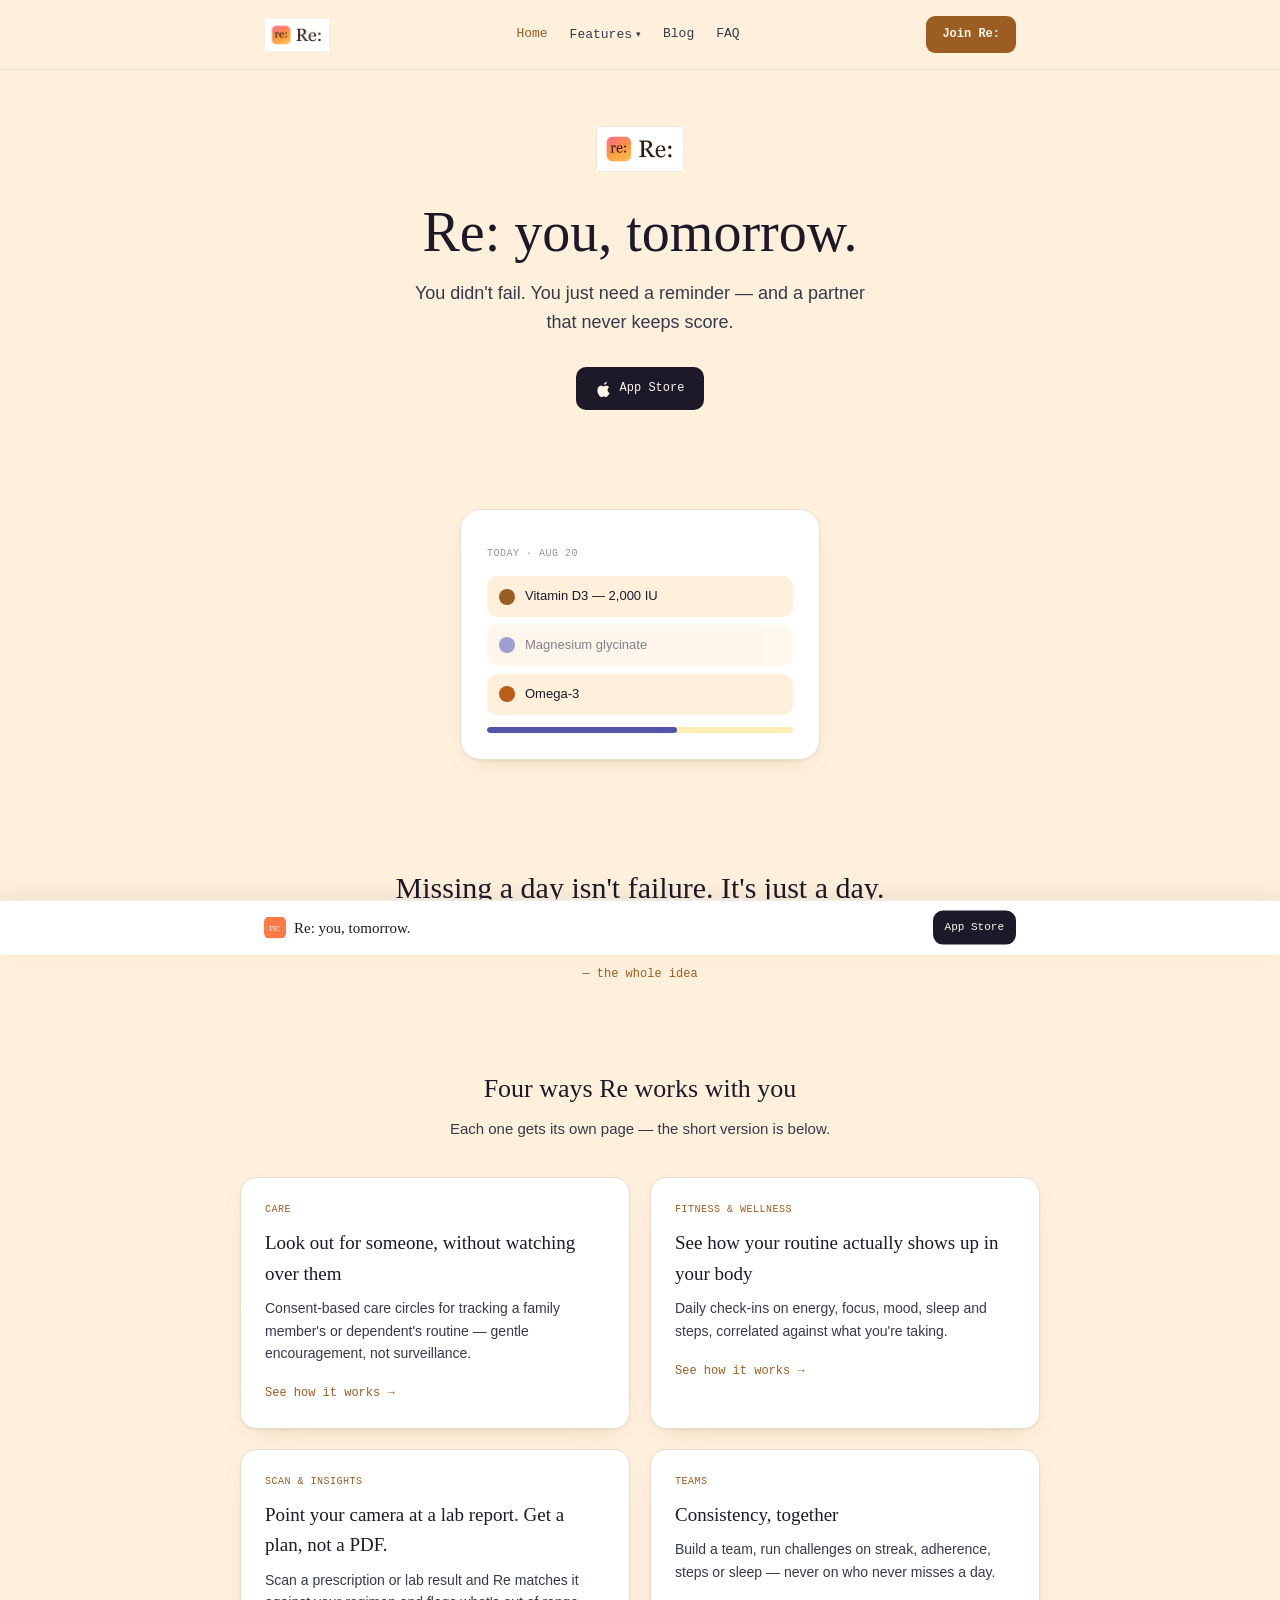
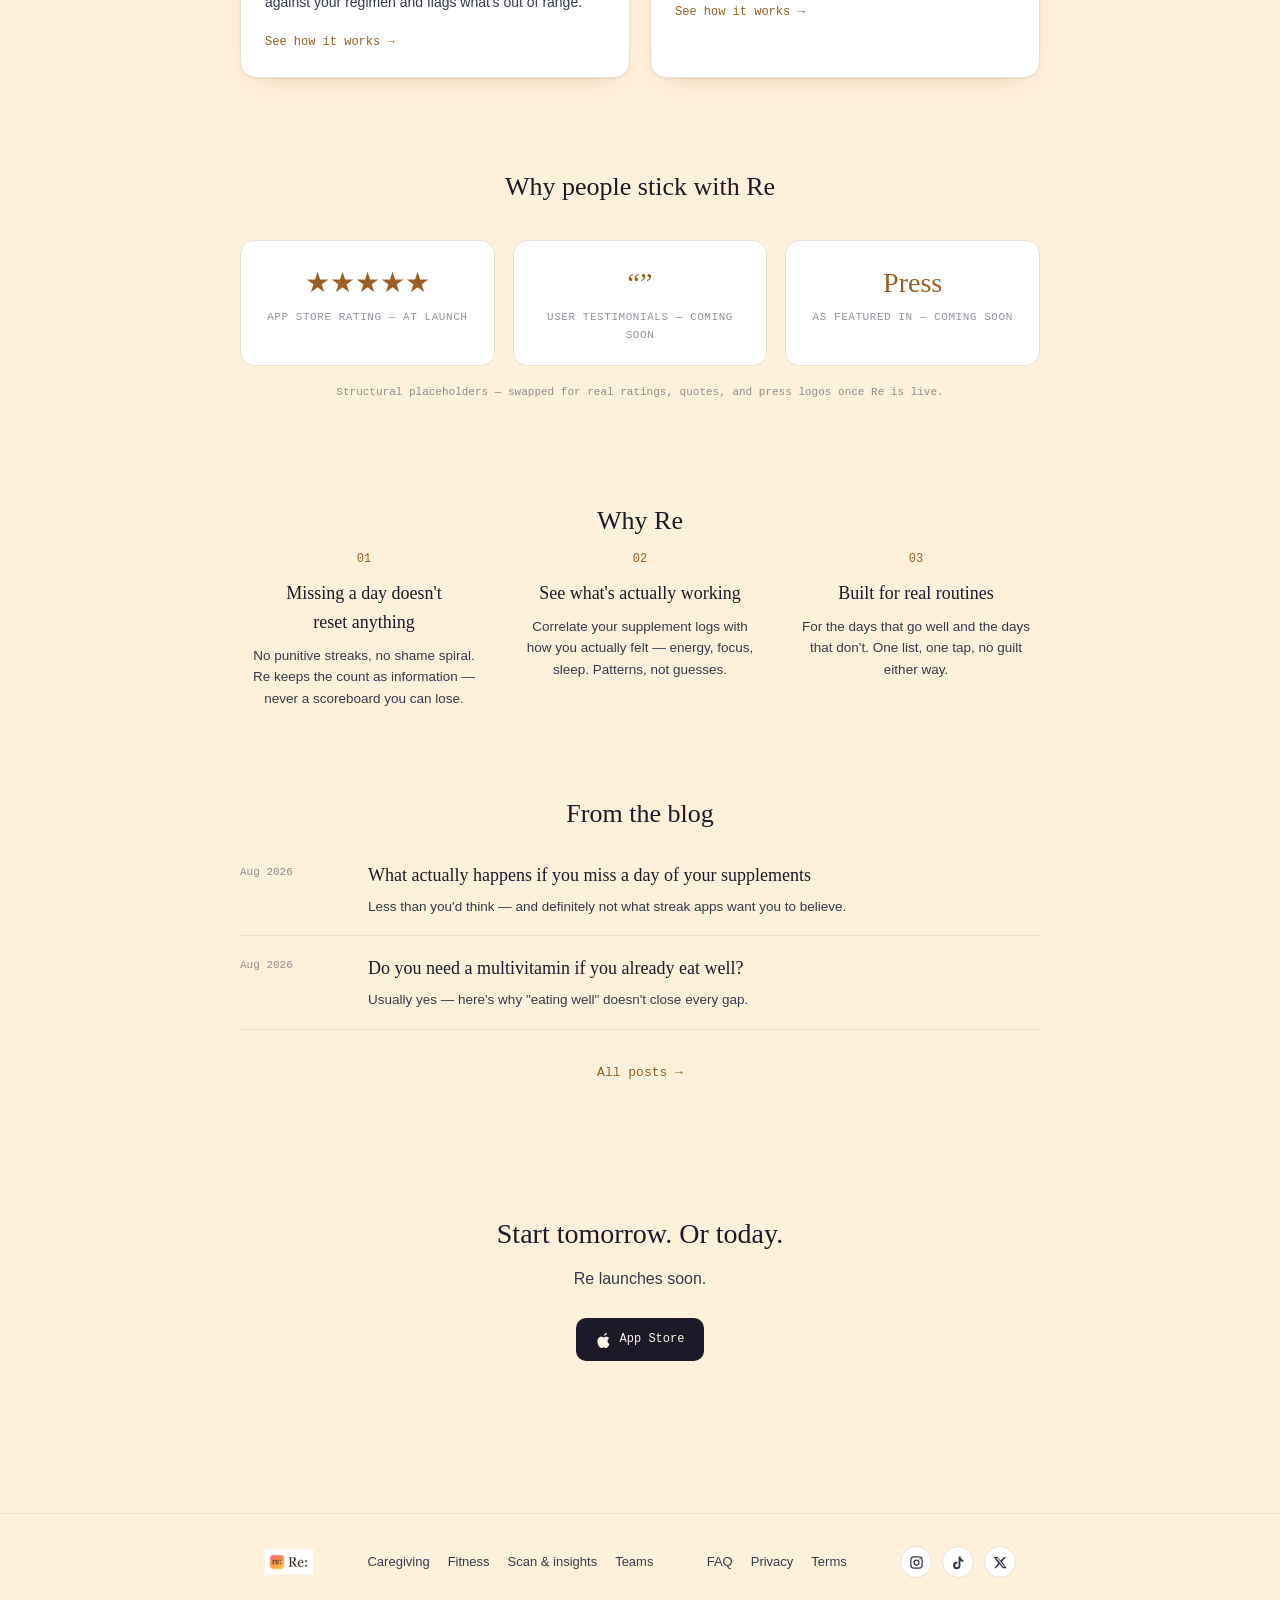
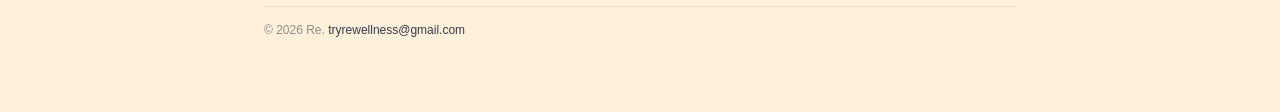
==== commit 7f13f182: "Change header CTA label from "Download" to "Join Re:" Co-Authored-By: Claude Sonnet 5 <noreply@anthr" ====
--- a/index.html
+++ b/index.html
@@ -64,7 +64,7 @@
       <a href="/blog/">Blog</a>
       <a href="/faq.html">FAQ</a>
     </nav>
-    <a class="header-cta" href="/download.html">Download</a>
+    <a class="header-cta" href="/download.html">Join Re:</a>
   </div>
 </header>
 
